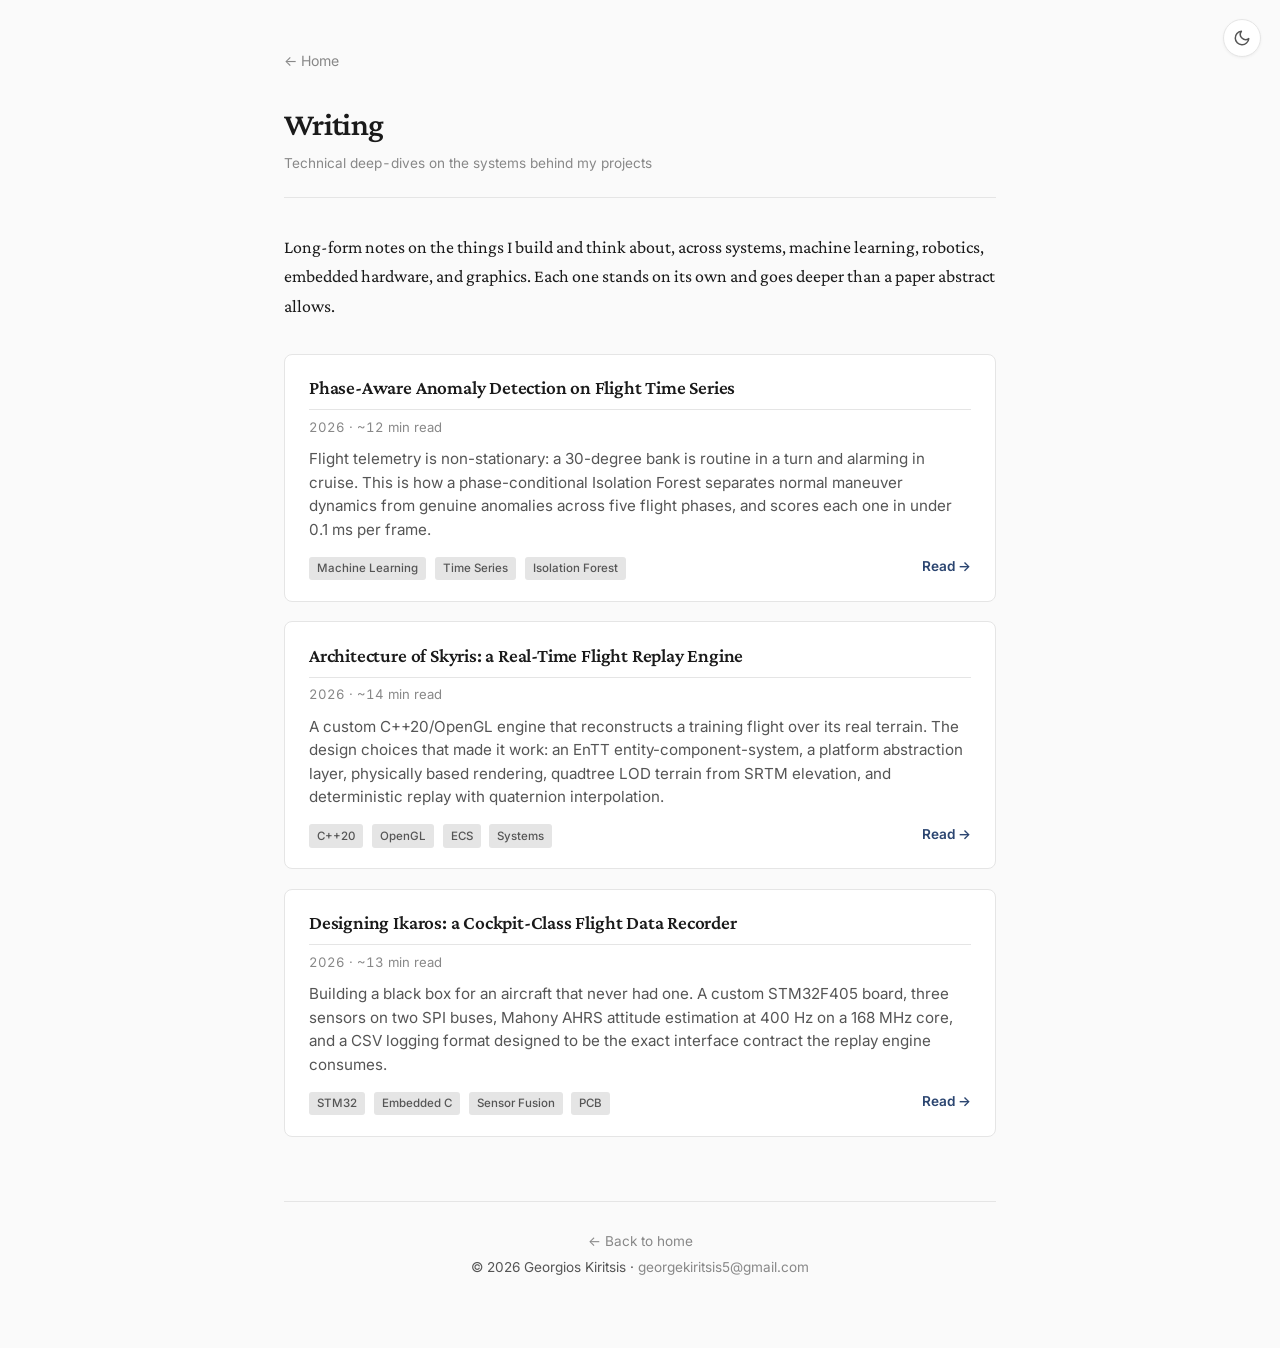
==== writing/index.html @ 7f526334 "Added blog section, articles and updated info and descriptions" ====
<!DOCTYPE html>
<html lang="en">
<head>
<meta charset="UTF-8">
<meta name="viewport" content="width=device-width, initial-scale=1.0">
<title>Writing &middot; Georgios Kiritsis</title>
<meta name="description" content="Long-form notes on the things I build and think about, across systems, machine learning, robotics, embedded hardware, and graphics. Each one stands on its own and goes deeper than a paper abstract allows.">
<meta name="author" content="Georgios Kiritsis">

<meta property="og:title" content="Writing &middot; Georgios Kiritsis">
<meta property="og:description" content="Technical deep-dives on flight-data systems, embedded engineering, and aerospace machine learning.">
<meta property="og:type" content="website">
<meta property="og:url" content="https://georgekiritsis.com/writing/">

<link rel="preconnect" href="https://fonts.googleapis.com">
<link rel="preconnect" href="https://fonts.gstatic.com" crossorigin>
<link href="https://fonts.googleapis.com/css2?family=Inter:wght@400;500;600;700&amp;family=Crimson+Pro:ital,wght@0,400;0,600;1,400&amp;display=swap" rel="stylesheet">

<link rel="stylesheet" href="../style.css">

<script>
  (function() {
    const stored = localStorage.getItem('theme');
    const systemDark = window.matchMedia('(prefers-color-scheme: dark)').matches;
    const theme = stored || (systemDark ? 'dark' : 'light');
    document.documentElement.setAttribute('data-theme', theme);
  })();
</script>
</head>
<body>

<button class="theme-toggle" id="theme-toggle" aria-label="Toggle theme">
  <svg class="icon-sun" viewBox="0 0 24 24" fill="none" stroke="currentColor" stroke-width="2" stroke-linecap="round" stroke-linejoin="round">
    <circle cx="12" cy="12" r="4"/>
    <path d="M12 2v2M12 20v2M4.93 4.93l1.41 1.41M17.66 17.66l1.41 1.41M2 12h2M20 12h2M6.34 17.66l-1.41 1.41M19.07 4.93l-1.41 1.41"/>
  </svg>
  <svg class="icon-moon" viewBox="0 0 24 24" fill="none" stroke="currentColor" stroke-width="2" stroke-linecap="round" stroke-linejoin="round">
    <path d="M21 12.79A9 9 0 1 1 11.21 3 7 7 0 0 0 21 12.79z"/>
  </svg>
</button>

<div class="container article-container">

  <a class="back-link" href="../index.html">&larr; Home</a>

  <div class="article-header">
    <h1 class="article-title">Writing</h1>
    <p class="article-meta">Technical deep-dives on the systems behind my projects</p>
  </div>

  <p class="blog-intro"> Long-form notes on the things I build and think about, across systems, machine learning, robotics, embedded hardware, and graphics. Each one stands on its own and goes deeper than a paper abstract allows.</p>

  <div class="blog-list">

    <a class="blog-card" href="phase-aware-anomaly-detection.html">
      <h2 class="blog-card-title">Phase-Aware Anomaly Detection on Flight Time Series</h2>
      <p class="blog-card-meta">2026 &middot; ~12 min read</p>
      <p class="blog-card-desc">Flight telemetry is non-stationary: a 30-degree bank is routine in a turn and alarming in cruise. This is how a phase-conditional Isolation Forest separates normal maneuver dynamics from genuine anomalies across five flight phases, and scores each one in under 0.1 ms per frame.</p>
      <div class="blog-card-footer">
        <span class="blog-card-tags">
          <span class="tag">Machine Learning</span>
          <span class="tag">Time Series</span>
          <span class="tag">Isolation Forest</span>
        </span>
        <span class="blog-card-more">Read &rarr;</span>
      </div>
    </a>

    <a class="blog-card" href="skyris-engine.html">
      <h2 class="blog-card-title">Architecture of Skyris: a Real-Time Flight Replay Engine</h2>
      <p class="blog-card-meta">2026 &middot; ~14 min read</p>
      <p class="blog-card-desc">A custom C++20/OpenGL engine that reconstructs a training flight over its real terrain. The design choices that made it work: an EnTT entity-component-system, a platform abstraction layer, physically based rendering, quadtree LOD terrain from SRTM elevation, and deterministic replay with quaternion interpolation.</p>
      <div class="blog-card-footer">
        <span class="blog-card-tags">
          <span class="tag">C++20</span>
          <span class="tag">OpenGL</span>
          <span class="tag">ECS</span>
          <span class="tag">Systems</span>
        </span>
        <span class="blog-card-more">Read &rarr;</span>
      </div>
    </a>

    <a class="blog-card" href="ikaros-flight-computer.html">
      <h2 class="blog-card-title">Designing Ikaros: a Cockpit-Class Flight Data Recorder</h2>
      <p class="blog-card-meta">2026 &middot; ~13 min read</p>
      <p class="blog-card-desc">Building a black box for an aircraft that never had one. A custom STM32F405 board, three sensors on two SPI buses, Mahony AHRS attitude estimation at 400 Hz on a 168 MHz core, and a CSV logging format designed to be the exact interface contract the replay engine consumes.</p>
      <div class="blog-card-footer">
        <span class="blog-card-tags">
          <span class="tag">STM32</span>
          <span class="tag">Embedded C</span>
          <span class="tag">Sensor Fusion</span>
          <span class="tag">PCB</span>
        </span>
        <span class="blog-card-more">Read &rarr;</span>
      </div>
    </a>

  </div>

  <footer>
    <p><a href="../index.html">&larr; Back to home</a></p>
    <p>&copy; 2026 Georgios Kiritsis &middot; <a href="mailto:georgekiritsis5@gmail.com">georgekiritsis5@gmail.com</a></p>
  </footer>

</div>

<script>
  const toggle = document.getElementById('theme-toggle');
  toggle.addEventListener('click', function() {
    const current = document.documentElement.getAttribute('data-theme');
    const next = current === 'dark' ? 'light' : 'dark';
    document.documentElement.setAttribute('data-theme', next);
    localStorage.setItem('theme', next);
  });
</script>

</body>
</html>
---- style.css ----
/* Light theme (default) */
:root,
[data-theme="light"] {
  --text: #1a1a1a;
  --text-soft: #555;
  --text-muted: #888;
  --accent: #2b4570;
  --accent-hover: #3d5f96;
  --bg: #fafafa;
  --bg-card: #ffffff;
  --border: #e5e5e5;
  --border-strong: #d0d0d0;
  --code-bg: #f4f5f7;
  --serif: 'Crimson Pro', Georgia, 'Times New Roman', serif;
  --sans: 'Inter', -apple-system, BlinkMacSystemFont, 'Segoe UI', sans-serif;
  --mono: 'JetBrains Mono', ui-monospace, SFMono-Regular, Menlo, Consolas, monospace;
}

/* Dark theme */
[data-theme="dark"] {
  --text: #e8e8e8;
  --text-soft: #b0b0b0;
  --text-muted: #808080;
  --accent: #7a9dcc;
  --accent-hover: #a0bde0;
  --bg: #14171a;
  --bg-card: #1c1f23;
  --border: #2a2e33;
  --border-strong: #3a3f45;
  --code-bg: #1a1d21;
}

* { box-sizing: border-box; }

body {
  margin: 0;
  padding: 0;
  font-family: var(--sans);
  color: var(--text);
  background: var(--bg);
  line-height: 1.6;
  font-size: 16px;
  -webkit-font-smoothing: antialiased;
  -moz-osx-font-smoothing: grayscale;
  transition: background 0.2s ease, color 0.2s ease;
}

.container {
  max-width: 780px;
  margin: 0 auto;
  padding: 3rem 1.5rem 4rem;
}

/* Theme toggle button */
.theme-toggle {
  position: fixed;
  top: 1.2rem;
  right: 1.2rem;
  z-index: 100;
  width: 38px;
  height: 38px;
  border-radius: 50%;
  background: var(--bg-card);
  border: 1px solid var(--border);
  color: var(--text-soft);
  cursor: pointer;
  display: flex;
  align-items: center;
  justify-content: center;
  padding: 0;
  transition: all 0.2s ease;
  box-shadow: 0 1px 3px rgba(0, 0, 0, 0.05);
}

.theme-toggle:hover { color: var(--accent); border-color: var(--accent); transform: scale(1.05); }
.theme-toggle svg { width: 18px; height: 18px; }

[data-theme="light"] .theme-toggle .icon-sun { display: none; }
[data-theme="light"] .theme-toggle .icon-moon { display: block; }
[data-theme="dark"] .theme-toggle .icon-sun { display: block; }
[data-theme="dark"] .theme-toggle .icon-moon { display: none; }

/* Header / Hero */
.hero {
  display: flex;
  gap: 2rem;
  align-items: flex-start;
  margin-bottom: 2.5rem;
  padding-bottom: 2rem;
  border-bottom: 1px solid var(--border);
}

.hero-photo {
  flex-shrink: 0;
  width: 140px;
  height: 140px;
  border-radius: 8px;
  overflow: hidden;
  border: 1px solid var(--border);
  background: var(--bg-card);
}

.hero-photo img { width: 100%; height: 100%; object-fit: cover; display: block; }
.hero-text { flex: 1; min-width: 0; }

h1 {
  font-family: var(--serif);
  font-size: 2.4rem;
  font-weight: 600;
  margin: 0 0 0.4rem;
  color: var(--text);
  letter-spacing: -0.02em;
}

.hero-subtitle { font-size: 1.05rem; color: var(--text-soft); margin: 0 0 0.8rem; line-height: 1.5; }
.hero-affiliation { font-size: 0.92rem; color: var(--text-muted); margin: 0; }

/* Links row */
.links {
  display: flex;
  flex-wrap: wrap;
  gap: 0.4rem 1rem;
  margin: 1.2rem 0 0;
  font-size: 0.92rem;
}

.links a {
  color: var(--accent);
  text-decoration: none;
  border-bottom: 1px solid transparent;
  transition: border-color 0.15s ease, color 0.15s ease;
  display: inline-flex;
  align-items: center;
  gap: 0.3rem;
}

.links a:hover { color: var(--accent-hover); border-bottom-color: var(--accent-hover); }
.links svg { width: 15px; height: 15px; flex-shrink: 0; }

/* Sections */
section { margin: 2.5rem 0; }

h2 {
  font-family: var(--serif);
  font-size: 1.5rem;
  font-weight: 600;
  color: var(--text);
  margin: 0 0 1.2rem;
  padding-bottom: 0.5rem;
  border-bottom: 1px solid var(--border);
  letter-spacing: -0.01em;
}

h3 { font-family: var(--sans); font-size: 1.05rem; font-weight: 600; color: var(--text); margin: 0 0 0.35rem; }

p { margin: 0 0 1rem; color: var(--text-soft); }

.body-text { font-family: var(--serif); font-size: 1.1rem; line-height: 1.65; color: var(--text); }
.body-text p { color: var(--text); margin-bottom: 1.1rem; }

/* Navigation menu */
.nav-menu {
  position: sticky;
  top: 0;
  background: var(--bg);
  padding: 0.8rem 0;
  margin: -0.5rem 0 2rem;
  border-bottom: 1px solid var(--border);
  z-index: 50;
  backdrop-filter: blur(10px);
  -webkit-backdrop-filter: blur(10px);
}

.nav-menu-inner { display: flex; flex-wrap: wrap; gap: 0.2rem 1.5rem; justify-content: center; }

.nav-menu a {
  color: var(--text-soft);
  text-decoration: none;
  font-size: 0.9rem;
  font-weight: 500;
  padding: 0.35rem 0.2rem;
  transition: color 0.15s ease;
  border-bottom: 2px solid transparent;
  white-space: nowrap;
}

.nav-menu a:hover { color: var(--accent); }
.nav-menu a.active { color: var(--accent); border-bottom-color: var(--accent); }

html { scroll-behavior: smooth; scroll-padding-top: 4rem; }

/* News */
.news { border: 1px solid var(--border); border-radius: 6px; padding: 0.4rem 1.2rem; background: var(--bg-card); }
.news-item { display: flex; gap: 1rem; padding: 0.7rem 0; border-bottom: 1px solid var(--border); align-items: baseline; }
.news-item:last-child { border-bottom: none; }

.news-date {
  flex-shrink: 0;
  font-size: 0.82rem;
  color: var(--text-muted);
  font-weight: 500;
  font-variant-numeric: tabular-nums;
  min-width: 5.5rem;
  padding-top: 0.05rem;
}

.news-text { font-size: 0.95rem; color: var(--text); margin: 0; line-height: 1.5; }
.news-text a { color: var(--accent); text-decoration: none; border-bottom: 1px solid transparent; transition: border-color 0.15s ease; }
.news-text a:hover { border-bottom-color: var(--accent); }

.news-tag {
  display: inline-block;
  font-size: 0.7rem;
  font-weight: 600;
  padding: 0.1rem 0.4rem;
  border-radius: 3px;
  margin-right: 0.4rem;
  text-transform: uppercase;
  letter-spacing: 0.05em;
  vertical-align: middle;
  background: var(--border);
  color: var(--text-soft);
}

.news-tag.new { background: #16a34a; color: white; }

/* Publications */
.pub-group { margin-bottom: 1.8rem; }
.pub-group-title { font-size: 0.82rem; text-transform: uppercase; letter-spacing: 0.1em; color: var(--text-muted); font-weight: 600; margin-bottom: 0.8rem; }
.pub { margin-bottom: 1.2rem; padding-left: 1rem; border-left: 2px solid var(--border); }
.pub-title { font-weight: 600; color: var(--text); margin: 0 0 0.2rem; font-size: 0.98rem; line-height: 1.4; }
.pub-authors { font-size: 0.92rem; color: var(--text-soft); margin: 0 0 0.2rem; }
.pub-venue { font-size: 0.9rem; color: var(--text-muted); font-style: italic; margin: 0; }

.pub-badge {
  display: inline-block;
  font-size: 0.72rem;
  font-weight: 600;
  padding: 0.15rem 0.5rem;
  border-radius: 3px;
  background: var(--accent);
  color: white;
  margin-left: 0.4rem;
  text-transform: uppercase;
  letter-spacing: 0.05em;
  vertical-align: middle;
}

.pub-badge.review { background: #d97706; }
.pub-badge.prep { background: #6b7280; }

/* Talks */
.talk { margin-bottom: 1.4rem; padding-left: 1rem; border-left: 2px solid var(--border); }
.talk-title { font-weight: 600; color: var(--text); margin: 0 0 0.2rem; font-size: 0.98rem; line-height: 1.4; }
.talk-venue { font-size: 0.92rem; color: var(--text-soft); margin: 0 0 0.15rem; }
.talk-date { font-size: 0.85rem; color: var(--text-muted); margin: 0; }

/* Awards */
.award { padding: 0.6rem 0 0.6rem 1.2rem; border-left: 2px solid var(--accent); margin-bottom: 0.8rem; }
.award-title { font-weight: 600; color: var(--text); margin: 0 0 0.15rem; font-size: 0.98rem; }
.award-detail { font-size: 0.9rem; color: var(--text-soft); margin: 0; line-height: 1.5; }

/* Projects */
.project { margin-bottom: 1.6rem; padding: 1rem 1.2rem; background: var(--bg-card); border: 1px solid var(--border); border-radius: 6px; transition: border-color 0.15s ease; }
.project:hover { border-color: var(--border-strong); }
.project-title { font-weight: 600; color: var(--text); margin: 0 0 0.4rem; font-size: 1.02rem; }
.project-desc { font-size: 0.92rem; color: var(--text-soft); margin: 0 0 0.5rem; line-height: 1.55; }
.project-links { font-size: 0.85rem; color: var(--text-muted); }
.project-links a { color: var(--accent); text-decoration: none; margin-right: 0.8rem; }
.project-links a:hover { text-decoration: underline; }

.tag {
  display: inline-block;
  font-size: 0.72rem;
  padding: 0.15rem 0.5rem;
  background: var(--border);
  color: var(--text-soft);
  border-radius: 3px;
  margin-right: 0.3rem;
  font-weight: 500;
}

/* Interests list */
ul.interests { list-style: none; padding: 0; margin: 0; }
ul.interests li { padding: 0.35rem 0 0.35rem 1.3rem; position: relative; color: var(--text-soft); font-size: 0.98rem; }
ul.interests li:before { content: "→"; position: absolute; left: 0; color: var(--accent); font-weight: 600; }

/* ============================================================
   Blog index (writing/index.html)
   ============================================================ */
.blog-intro { font-family: var(--serif); font-size: 1.12rem; line-height: 1.65; color: var(--text); margin: 0 0 2rem; }
.blog-list { display: flex; flex-direction: column; gap: 1.2rem; }

.blog-card {
  display: block;
  padding: 1.3rem 1.5rem;
  background: var(--bg-card);
  border: 1px solid var(--border);
  border-radius: 8px;
  text-decoration: none;
  transition: border-color 0.15s ease, transform 0.15s ease;
}

a.blog-card:hover { border-color: var(--accent); transform: translateY(-2px); }
.blog-card--draft { cursor: default; }

.blog-card-title { font-family: var(--serif); font-weight: 600; color: var(--text); font-size: 1.2rem; line-height: 1.35; margin: 0 0 0.4rem; letter-spacing: -0.01em; }
.blog-card-meta { font-size: 0.82rem; color: var(--text-muted); margin: 0 0 0.6rem; font-variant-numeric: tabular-nums; }
.blog-card-desc { font-size: 0.95rem; color: var(--text-soft); line-height: 1.55; margin: 0 0 0.8rem; }
.blog-card-footer { display: flex; align-items: center; justify-content: space-between; gap: 1rem; flex-wrap: wrap; }
.blog-card-tags { margin: 0; }
.blog-card-more { font-size: 0.85rem; font-weight: 600; color: var(--accent); white-space: nowrap; }

.blog-badge {
  display: inline-block;
  font-size: 0.68rem;
  font-weight: 600;
  padding: 0.15rem 0.5rem;
  border-radius: 3px;
  background: #6b7280;
  color: white;
  text-transform: uppercase;
  letter-spacing: 0.05em;
  vertical-align: middle;
}

/* ============================================================
   Article page (writing/*.html)
   ============================================================ */
.article-container { max-width: 760px; }

.back-link { display: inline-block; font-size: 0.88rem; color: var(--text-muted); text-decoration: none; margin-bottom: 2rem; transition: color 0.15s ease; }
.back-link:hover { color: var(--accent); }

.article-header { margin-bottom: 2.2rem; padding-bottom: 1.4rem; border-bottom: 1px solid var(--border); }
.article-title { font-family: var(--serif); font-size: 2rem; font-weight: 600; line-height: 1.2; letter-spacing: -0.02em; color: var(--text); margin: 0 0 0.6rem; }
.article-meta { font-size: 0.85rem; color: var(--text-muted); margin: 0; font-variant-numeric: tabular-nums; }

.article-body { font-family: var(--serif); font-size: 1.12rem; line-height: 1.7; color: var(--text); }
.article-body p { color: var(--text); margin: 0 0 1.2rem; }
.article-body h2 { font-family: var(--serif); font-size: 1.4rem; margin: 2.4rem 0 1rem; padding-bottom: 0.4rem; }
.article-body h3 { font-family: var(--sans); font-size: 1.05rem; margin: 1.8rem 0 0.6rem; }
.article-body a { color: var(--accent); text-decoration: none; border-bottom: 1px solid var(--border-strong); transition: border-color 0.15s ease, color 0.15s ease; }
.article-body a:hover { color: var(--accent-hover); border-bottom-color: var(--accent-hover); }
.article-body em { font-style: italic; }
.article-body strong { font-weight: 600; }

ul.article-list, ol.article-list { margin: 0 0 1.2rem; padding-left: 1.4rem; }
ul.article-list li, ol.article-list li { margin-bottom: 0.5rem; line-height: 1.6; }

.article-body blockquote { margin: 1.6rem 0; padding: 0.4rem 0 0.4rem 1.2rem; border-left: 3px solid var(--accent); color: var(--text-soft); font-style: italic; }
.article-body blockquote p { margin: 0; color: var(--text-soft); }

.article-body code { font-family: var(--mono); font-size: 0.85em; background: var(--code-bg); border: 1px solid var(--border); border-radius: 4px; padding: 0.1rem 0.35rem; }
.article-body pre { background: var(--code-bg); border: 1px solid var(--border); border-radius: 6px; padding: 1rem 1.2rem; overflow-x: auto; margin: 0 0 1.4rem; line-height: 1.5; }
.article-body pre code { font-family: var(--mono); font-size: 0.82rem; background: none; border: none; padding: 0; color: var(--text); }

/* spec table used in articles */
.spec-table { width: 100%; border-collapse: collapse; font-family: var(--sans); font-size: 0.9rem; margin: 0 0 1.4rem; }
.spec-table th, .spec-table td { text-align: left; padding: 0.5rem 0.7rem; border-bottom: 1px solid var(--border); color: var(--text-soft); vertical-align: top; }
.spec-table th { color: var(--text); font-weight: 600; border-bottom: 1.5px solid var(--border-strong); }
.spec-table td:first-child { color: var(--text); font-weight: 500; }
.spec-table code { font-size: 0.85em; }

/* ============================================================
   Diagrams (inline SVG figures) - theme aware
   ============================================================ */
.figure { margin: 1.8rem 0; }
.figure-frame { border: 1px solid var(--border); border-radius: 8px; background: var(--bg-card); padding: 1.1rem 1rem; }
.figure svg { display: block; width: 100%; height: auto; }
.figure figcaption { font-family: var(--sans); font-size: 0.82rem; color: var(--text-muted); margin-top: 0.7rem; text-align: center; line-height: 1.5; }

svg text { font-family: var(--sans); }
svg .d-card { fill: var(--bg); stroke: var(--border-strong); stroke-width: 1.5; }
svg .d-box { fill: var(--bg-card); stroke: var(--border-strong); stroke-width: 1.5; }
svg .d-accent-box { fill: var(--accent); fill-opacity: 0.10; stroke: var(--accent); stroke-width: 1.5; }
svg .d-accent-fill { fill: var(--accent); }
svg .d-accent-soft { fill: var(--accent); fill-opacity: 0.14; }
svg .d-accent-stroke { fill: none; stroke: var(--accent); stroke-width: 1.5; }
svg .d-line { stroke: var(--border-strong); stroke-width: 1.5; fill: none; }
svg .d-accent-line { stroke: var(--accent); stroke-width: 2; fill: none; }
svg .d-dash { stroke-dasharray: 4 4; }
svg .d-grid { stroke: var(--border); stroke-width: 1; fill: none; }
svg .t { fill: var(--text); }
svg .t-soft { fill: var(--text-soft); }
svg .t-muted { fill: var(--text-muted); }
svg .t-mono { fill: var(--text); font-family: var(--mono); }
svg .t-mono-soft { fill: var(--text-soft); font-family: var(--mono); }
svg .t-accent { fill: var(--accent); }
svg .t-on-accent { fill: #ffffff; }
svg .fill-card { fill: var(--bg-card); }
svg .fill-bg { fill: var(--bg); }
svg .s-green { fill: #16a34a; }
svg .s-green-line { stroke: #16a34a; fill: none; }
svg .s-amber { fill: #d97706; }
svg .s-amber-line { stroke: #d97706; fill: none; }
svg .s-red { fill: #dc2626; }
svg .s-red-line { stroke: #dc2626; fill: none; }
svg .marker-accent { fill: var(--accent); }
svg .marker-line { fill: var(--border-strong); }

/* Footer */
footer { margin-top: 4rem; padding-top: 1.5rem; border-top: 1px solid var(--border); font-size: 0.85rem; color: var(--text-muted); text-align: center; }
footer p { margin: 0.3rem 0; }
footer a { color: var(--text-muted); text-decoration: none; }
footer a:hover { color: var(--accent); }

/* Mobile */
@media (max-width: 640px) {
  .container { padding: 3.5rem 1.2rem 3rem; }
  .theme-toggle { top: 0.9rem; right: 0.9rem; width: 34px; height: 34px; }
  .theme-toggle svg { width: 16px; height: 16px; }
  .hero { flex-direction: column; align-items: center; text-align: center; gap: 1.2rem; }
  .hero-photo { width: 120px; height: 120px; }
  h1 { font-size: 2rem; }
  .hero-subtitle { font-size: 1rem; }
  .links { justify-content: center; }
  .body-text { font-size: 1.05rem; }
  h2 { font-size: 1.3rem; }
  .nav-menu { margin: -0.5rem -1.2rem 2rem; padding: 0.7rem 0; }
  .nav-menu-inner { justify-content: flex-start; padding: 0 1.2rem; gap: 0.2rem 1.2rem; overflow-x: auto; scrollbar-width: none; -ms-overflow-style: none; }
  .nav-menu-inner::-webkit-scrollbar { display: none; }
  .nav-menu a { font-size: 0.85rem; }
  .article-title { font-size: 1.55rem; }
  .article-body { font-size: 1.05rem; }
  .article-body h2 { font-size: 1.25rem; }
  .article-body pre { padding: 0.8rem 0.9rem; }
  .article-body pre code { font-size: 0.76rem; }
  .blog-card-title { font-size: 1.08rem; }
  .figure-frame { padding: 0.7rem 0.6rem; }
  .spec-table { font-size: 0.82rem; }
  .spec-table th, .spec-table td { padding: 0.4rem 0.4rem; }
}

::selection { background: var(--accent); color: white; }
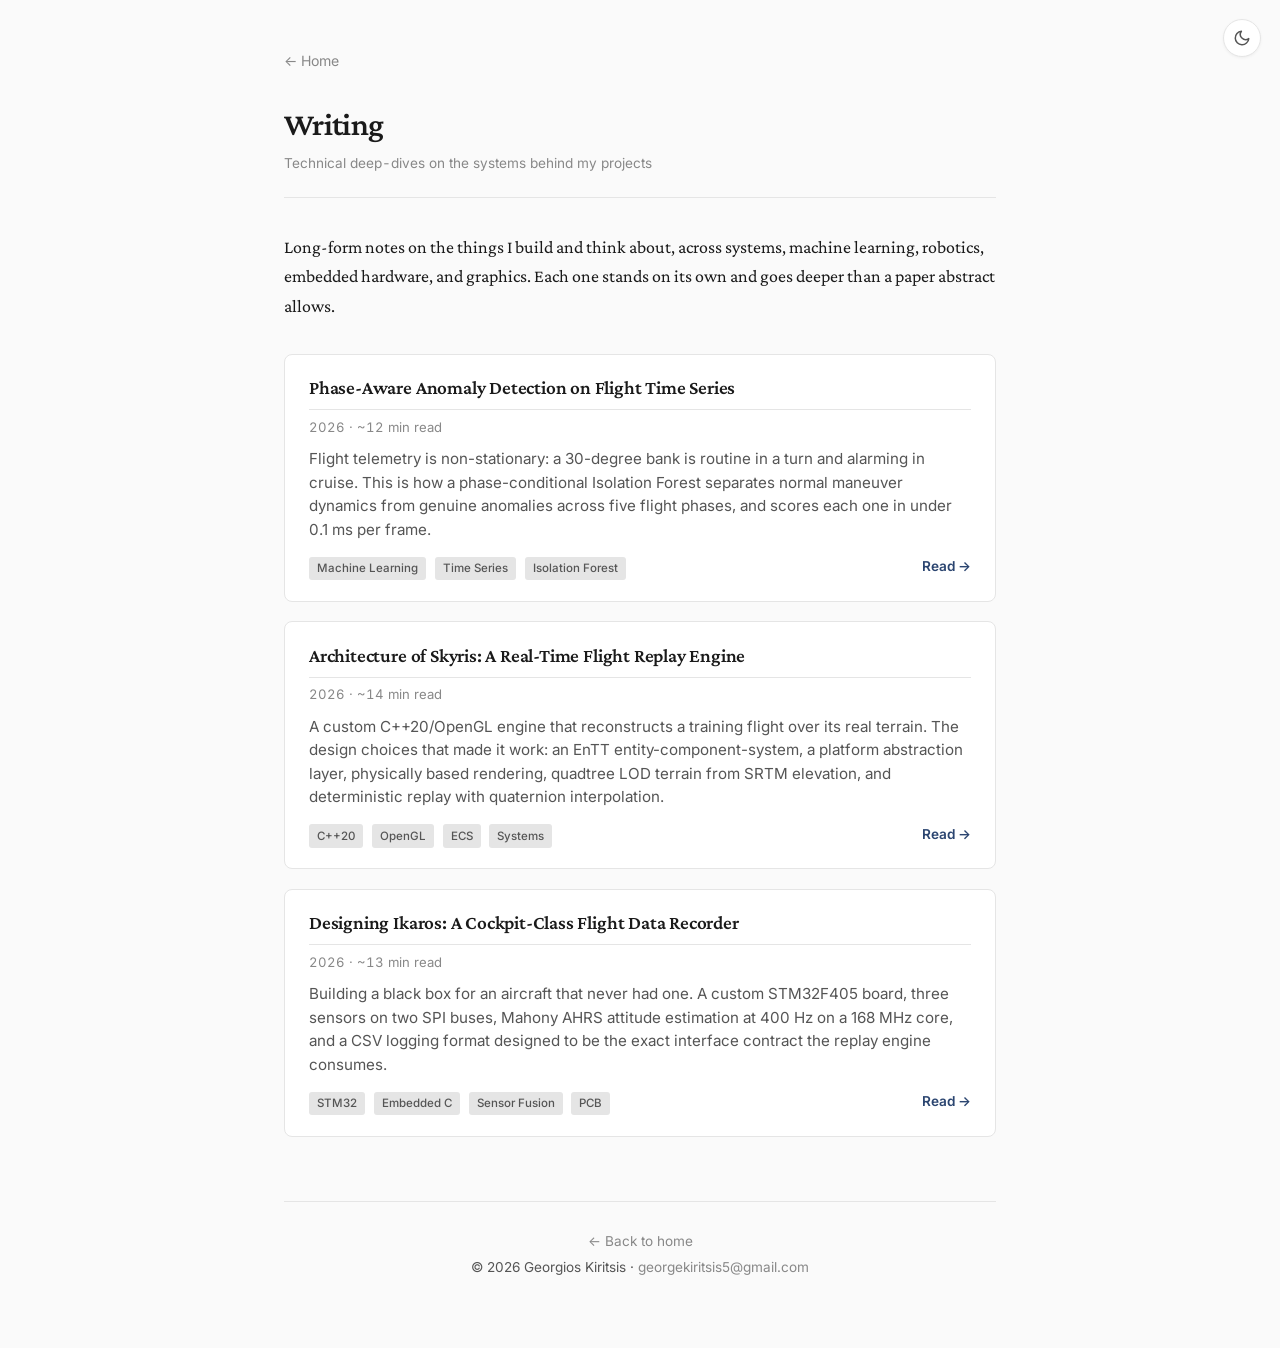
==== commit 28198ca2: "Fixed spelling errors" ====
--- a/writing/index.html
+++ b/writing/index.html
@@ -67,7 +67,7 @@
     </a>
 
     <a class="blog-card" href="skyris-engine.html">
-      <h2 class="blog-card-title">Architecture of Skyris: a Real-Time Flight Replay Engine</h2>
+      <h2 class="blog-card-title">Architecture of Skyris: A Real-Time Flight Replay Engine</h2>
       <p class="blog-card-meta">2026 &middot; ~14 min read</p>
       <p class="blog-card-desc">A custom C++20/OpenGL engine that reconstructs a training flight over its real terrain. The design choices that made it work: an EnTT entity-component-system, a platform abstraction layer, physically based rendering, quadtree LOD terrain from SRTM elevation, and deterministic replay with quaternion interpolation.</p>
       <div class="blog-card-footer">
@@ -82,7 +82,7 @@
     </a>
 
     <a class="blog-card" href="ikaros-flight-computer.html">
-      <h2 class="blog-card-title">Designing Ikaros: a Cockpit-Class Flight Data Recorder</h2>
+      <h2 class="blog-card-title">Designing Ikaros: A Cockpit-Class Flight Data Recorder</h2>
       <p class="blog-card-meta">2026 &middot; ~13 min read</p>
       <p class="blog-card-desc">Building a black box for an aircraft that never had one. A custom STM32F405 board, three sensors on two SPI buses, Mahony AHRS attitude estimation at 400 Hz on a 168 MHz core, and a CSV logging format designed to be the exact interface contract the replay engine consumes.</p>
       <div class="blog-card-footer">
